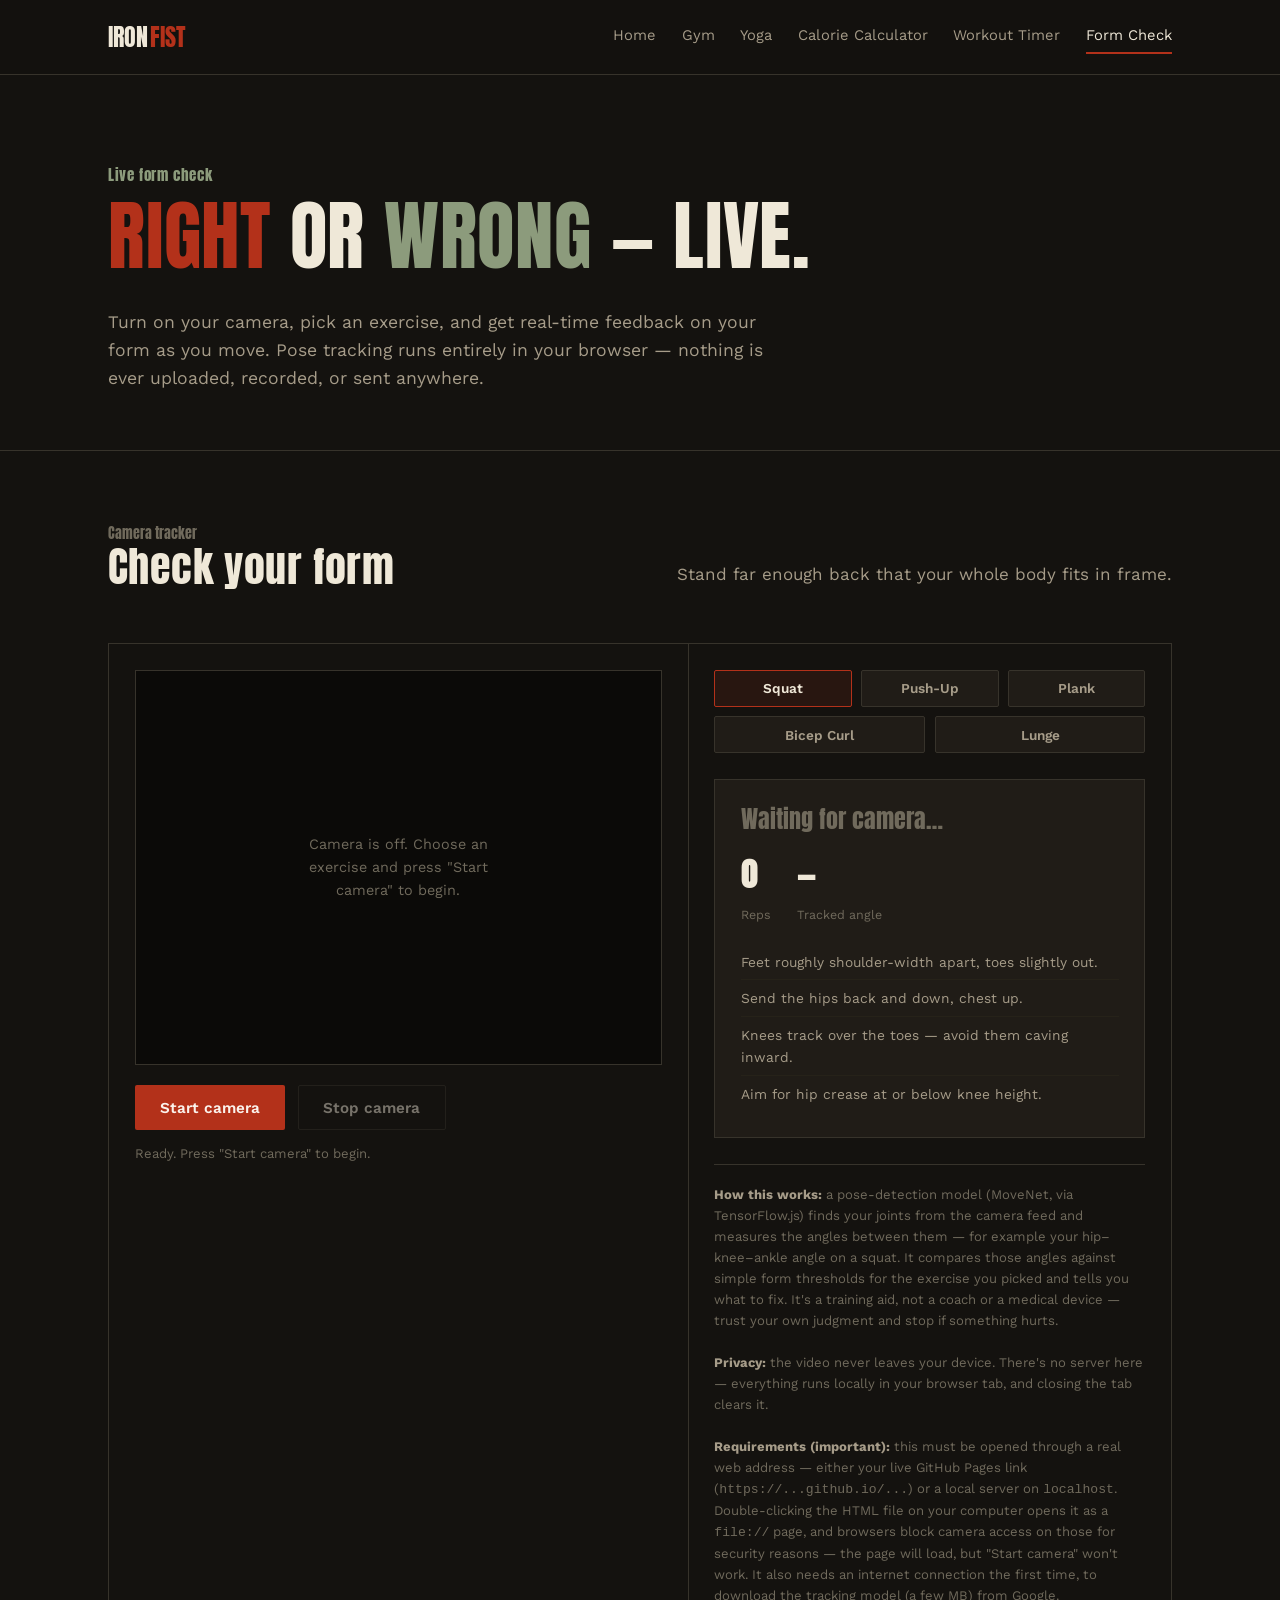
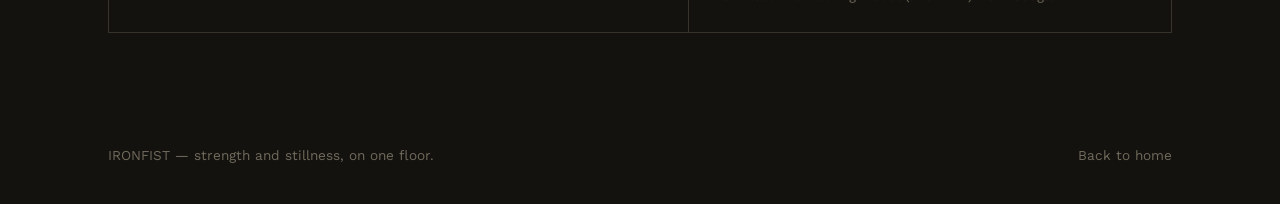
==== form-check.html @ c152fd9f "Add files via upload" ====
<!DOCTYPE html>
<html lang="en">
<head>
<meta charset="UTF-8">
<meta name="viewport" content="width=device-width, initial-scale=1">
<title>Form Check — IRONFIST</title>
<meta name="description" content="Live camera-based form checking for squats, push-ups, planks, bicep curls, and lunges — runs entirely in your browser.">
<link rel="icon" href="data:,">
<link rel="preconnect" href="https://fonts.googleapis.com">
<link rel="preconnect" href="https://fonts.gstatic.com" crossorigin>
<link href="https://fonts.googleapis.com/css2?family=Anton&family=Work+Sans:wght@400;500;600;700&display=swap" rel="stylesheet">
<link rel="stylesheet" href="style.css">
<style>
  /* Scoped to this page only — extends the shared design system for the camera form-checker */
  .fc-banner{
    display:none; background:rgba(179,49,26,0.14); border:1px solid var(--iron);
    color:var(--ink); padding:1rem 1.2rem; margin-bottom:2rem; font-size:0.92rem; line-height:1.5;
  }
  .fc-banner.show{ display:block; }
  .fc-banner b{ color:var(--iron); }

  .fc-grid{
    display:grid; grid-template-columns:1.2fr 1fr; gap:1px;
    background:var(--line); border:1px solid var(--line);
  }
  @media (max-width:860px){ .fc-grid{ grid-template-columns:1fr; } }

  .fc-cam{ background:var(--bg); padding:1.6rem; }
  .fc-stage{
    position:relative; width:100%; aspect-ratio:4/3;
    background:#0b0a08; border:1px solid var(--line); overflow:hidden;
    display:flex; align-items:center; justify-content:center;
  }
  .fc-stage video, .fc-stage canvas{
    position:absolute; top:0; left:0; width:100%; height:100%;
    transform:scaleX(-1); /* mirror for a natural selfie view */
    object-fit:cover;
  }
  .fc-placeholder{
    position:relative; z-index:2; text-align:center; color:var(--ink-faint);
    font-size:0.9rem; max-width:220px; padding:1rem;
  }
  .fc-cam-controls{ display:flex; gap:0.8rem; margin-top:1.2rem; flex-wrap:wrap; }
  .fc-status-line{
    margin-top:0.8rem; font-size:0.82rem; color:var(--ink-faint); min-height:1.4em;
  }

  .fc-panel{ background:var(--bg); padding:1.6rem; display:flex; flex-direction:column; }
  .fc-exercise-select{ display:flex; flex-wrap:wrap; gap:0.6rem; margin-bottom:1.6rem; }
  .fc-ex-btn{
    flex:1 1 calc(33% - 0.6rem); min-width:110px;
    background:var(--panel); border:1px solid var(--line); color:var(--ink-dim);
    padding:0.7em 0.6em; font-family:var(--body); font-size:0.85rem; font-weight:600;
    border-radius:2px; cursor:pointer; text-align:center;
  }
  .fc-ex-btn:hover{ border-color:var(--ink-dim); color:var(--ink); }
  .fc-ex-btn.active{ border-color:var(--iron); color:var(--ink); background:rgba(179,49,26,0.12); }

  .fc-feedback{
    flex:1; background:var(--panel); border:1px solid var(--line);
    padding:1.6rem; display:flex; flex-direction:column; gap:1rem;
  }
  .fc-feedback-msg{
    font-family:var(--display); font-size:1.5rem; line-height:1.15;
    color:var(--ink-faint);
  }
  .fc-feedback-msg.good{ color:var(--sage); }
  .fc-feedback-msg.bad{ color:var(--iron); }
  .fc-feedback-msg.warn{ color:#D8A23B; }

  .fc-metrics{ display:flex; gap:1.6rem; }
  .fc-metric b{ display:block; font-family:var(--display); font-size:2rem; color:var(--ink); }
  .fc-metric span{ font-size:0.78rem; color:var(--ink-faint); }

  .fc-cue-list{ margin:0; padding:0; list-style:none; font-size:0.86rem; color:var(--ink-dim); }
  .fc-cue-list li{ padding:0.5em 0; border-top:1px solid var(--line-soft); }
  .fc-cue-list li:first-child{ border-top:none; }

  .fc-note{
    margin-top:1.6rem; font-size:0.82rem; color:var(--ink-faint);
    border-top:1px solid var(--line); padding-top:1.2rem;
  }
  .fc-note b{ color:var(--ink-dim); }
</style>
</head>
<body>

<header class="site-header">
  <div class="wrap">
    <a class="brand" href="index.html">IRON<span>FIST</span></a>
    <nav class="site-nav" id="site-nav">
      <a href="index.html">Home</a>
      <a href="gym.html">Gym</a>
      <a href="yoga.html">Yoga</a>
      <a href="calculator.html">Calorie Calculator</a>
      <a href="timer.html">Workout Timer</a>
      <a href="form-check.html" aria-current="page">Form Check</a>
    </nav>
    <button class="nav-toggle" id="nav-toggle" aria-label="Toggle menu" aria-expanded="false">☰</button>
  </div>
</header>

<section class="hero" style="padding-bottom:40px;">
  <div class="wrap" style="grid-template-columns:1fr;">
    <div>
      <div class="hero-kicker">Live form check</div>
      <h1 class="hero-split"><span class="a">RIGHT</span> OR <span class="b">WRONG</span> — LIVE.</h1>
      <p class="lede">Turn on your camera, pick an exercise, and get real-time feedback on your form as you move. Pose tracking runs entirely in your browser — nothing is ever uploaded, recorded, or sent anywhere.</p>
    </div>
  </div>
</section>

<section>
  <div class="wrap">
    <div class="fc-banner" id="fc-banner"></div>

    <div class="section-head">
      <div>
        <div class="section-tag">Camera tracker</div>
        <h2>Check your form</h2>
      </div>
      <p>Stand far enough back that your whole body fits in frame.</p>
    </div>

    <div class="fc-grid">
      <div class="fc-cam">
        <div class="fc-stage" id="fc-stage">
          <div class="fc-placeholder" id="fc-placeholder">
            Camera is off. Choose an exercise and press "Start camera" to begin.
          </div>
          <video id="fc-video" playsinline autoplay muted style="display:none;"></video>
          <canvas id="fc-canvas" style="display:none;"></canvas>
        </div>
        <div class="fc-cam-controls">
          <button id="fc-start" class="btn btn-iron" type="button">Start camera</button>
          <button id="fc-stop" class="btn btn-outline" type="button" disabled>Stop camera</button>
        </div>
        <div class="fc-status-line" id="fc-status">Checking requirements…</div>
      </div>

      <div class="fc-panel">
        <div class="fc-exercise-select" id="fc-exercise-select">
          <button class="fc-ex-btn active" data-exercise="squat" type="button">Squat</button>
          <button class="fc-ex-btn" data-exercise="pushup" type="button">Push-Up</button>
          <button class="fc-ex-btn" data-exercise="plank" type="button">Plank</button>
          <button class="fc-ex-btn" data-exercise="curl" type="button">Bicep Curl</button>
          <button class="fc-ex-btn" data-exercise="lunge" type="button">Lunge</button>
        </div>

        <div class="fc-feedback">
          <div class="fc-feedback-msg" id="fc-message">Waiting for camera…</div>
          <div class="fc-metrics">
            <div class="fc-metric">
              <b id="fc-reps">0</b>
              <span id="fc-reps-label">Reps</span>
            </div>
            <div class="fc-metric">
              <b id="fc-angle">—</b>
              <span>Tracked angle</span>
            </div>
          </div>
          <ul class="fc-cue-list" id="fc-cues"></ul>
        </div>

        <div class="fc-note">
          <b>How this works:</b> a pose-detection model (MoveNet, via TensorFlow.js) finds your joints from the camera feed and measures the angles between them — for example your hip–knee–ankle angle on a squat. It compares those angles against simple form thresholds for the exercise you picked and tells you what to fix. It's a training aid, not a coach or a medical device — trust your own judgment and stop if something hurts.
          <br><br>
          <b>Privacy:</b> the video never leaves your device. There's no server here — everything runs locally in your browser tab, and closing the tab clears it.
          <br><br>
          <b>Requirements (important):</b> this must be opened through a real web address — either your live GitHub Pages link (<code>https://...github.io/...</code>) or a local server on <code>localhost</code>. Double-clicking the HTML file on your computer opens it as a <code>file://</code> page, and browsers block camera access on those for security reasons — the page will load, but "Start camera" won't work. It also needs an internet connection the first time, to download the tracking model (a few MB) from Google.
        </div>
      </div>
    </div>
  </div>
</section>

<footer>
  <div class="wrap">
    <div>IRONFIST — strength and stillness, on one floor.</div>
    <div><a href="index.html">Back to home</a></div>
  </div>
</footer>

<script src="script.js"></script>
<script src="vendor/tf.min.js" onerror="window.__fcLibFailed=true"></script>
<script src="vendor/pose-detection.min.js" onerror="window.__fcLibFailed=true"></script>
<script src="form-check.js"></script>
</body>
</html>
---- style.css ----
/* =========================================================
   IRONFIST — design tokens
   Strength (iron/red) meets stillness (sage/breath)
   ========================================================= */
:root{
  --bg:        #14120F;
  --bg-alt:    #1B1814;
  --panel:     #201C17;
  --ink:       #EFE8D8;
  --ink-dim:   #A69C89;
  --ink-faint: #706A5C;
  --iron:      #B3311A;
  --iron-dim:  #7A2515;
  --sage:      #8C9B7C;
  --sage-dim:  #5E6B52;
  --line:      #37332B;
  --line-soft: #262219;

  --display: "Anton", "Arial Narrow", sans-serif;
  --body: "Work Sans", "Segoe UI", sans-serif;

  --max: 1120px;
}

*,*::before,*::after{ box-sizing:border-box; }
html{ scroll-behavior:smooth; }
@media (prefers-reduced-motion: reduce){
  html{ scroll-behavior:auto; }
  *{ animation-duration:0.01ms !important; transition-duration:0.01ms !important; }
}

body{
  margin:0;
  background:var(--bg);
  color:var(--ink);
  font-family:var(--body);
  font-size:17px;
  line-height:1.6;
  -webkit-font-smoothing:antialiased;
}

img{ max-width:100%; display:block; }

a{ color:inherit; text-decoration:none; }

.wrap{
  max-width:var(--max);
  margin:0 auto;
  padding:0 28px;
}

h1,h2,h3{
  font-family:var(--display);
  font-weight:400;
  letter-spacing:0.01em;
  margin:0 0 0.4em;
  line-height:1.05;
}

h1{ font-size:clamp(2.6rem, 6vw, 5rem); }
h2{ font-size:clamp(1.8rem, 3.4vw, 2.6rem); }
h3{ font-size:1.3rem; }

p{ margin:0 0 1em; max-width:62ch; color:var(--ink-dim); }

:focus-visible{
  outline:2px solid var(--sage);
  outline-offset:3px;
}

/* ---------- header / nav ---------- */
.site-header{
  position:sticky; top:0; z-index:50;
  background:rgba(20,18,15,0.92);
  backdrop-filter:blur(6px);
  border-bottom:1px solid var(--line);
}
.site-header .wrap{
  display:flex; align-items:center; justify-content:space-between;
  height:74px;
}
.brand{
  font-family:var(--display);
  font-size:1.5rem;
  display:flex; align-items:baseline; gap:2px;
}
.brand span{ color:var(--iron); }

.site-nav{ display:flex; gap:1.6rem; flex-wrap:wrap; }
.site-nav a{
  color:var(--ink-dim);
  font-size:0.92rem;
  padding:0.3em 0;
  border-bottom:2px solid transparent;
  transition:color .15s ease, border-color .15s ease;
  white-space:nowrap;
}
.site-nav a:hover,
.site-nav a[aria-current="page"]{
  color:var(--ink);
  border-color:var(--iron);
}

.nav-toggle{
  display:none;
  background:none; border:1px solid var(--line);
  color:var(--ink); width:42px; height:42px; border-radius:4px;
  font-size:1.2rem; cursor:pointer;
}

@media (max-width:900px){
  .nav-toggle{ display:block; }
  .site-nav{
    position:absolute; top:74px; left:0; right:0;
    background:var(--bg-alt);
    flex-direction:column; gap:0;
    border-bottom:1px solid var(--line);
    display:none;
  }
  .site-nav.open{ display:flex; }
  .site-nav a{
    padding:1rem 28px; border-bottom:1px solid var(--line-soft);
  }
}

/* ---------- hero ---------- */
.hero{
  padding:88px 0 64px;
  border-bottom:1px solid var(--line);
  position:relative;
  overflow:hidden;
}
.hero .wrap{
  display:grid;
  grid-template-columns:1.3fr 1fr;
  gap:48px;
  align-items:end;
}
.hero-kicker{
  color:var(--sage);
  font-family:var(--display);
  font-size:0.95rem;
  letter-spacing:0.04em;
  margin-bottom:0.6em;
}
.hero-split{ font-family:var(--display); }
.hero-split .a{ color:var(--iron); }
.hero-split .b{ color:var(--sage); }
.hero-rule{
  border:none; border-top:1px solid var(--line);
  margin:0 0 1.4em;
}
.hero-stats{
  display:flex; gap:2.2rem;
  border-top:1px solid var(--line);
  padding-top:1.2rem;
  flex-wrap:wrap;
}
.hero-stats div{ font-family:var(--display); font-size:1.8rem; color:var(--ink); }
.hero-stats small{ display:block; font-family:var(--body); font-size:0.78rem; color:var(--ink-faint); margin-top:2px; }

@media (max-width:760px){
  .hero .wrap{ grid-template-columns:1fr; }
}

/* ---------- buttons ---------- */
.btn{
  display:inline-flex; align-items:center; gap:0.5em;
  padding:0.85em 1.6em;
  font-family:var(--body); font-weight:600; font-size:0.95rem;
  border-radius:2px;
  border:1px solid transparent;
  cursor:pointer;
  transition:transform .12s ease, background .15s ease, border-color .15s ease;
}
.btn:active{ transform:translateY(1px); }
.btn:disabled{ opacity:0.45; cursor:not-allowed; }
.btn-iron{ background:var(--iron); color:#FBF2EC; }
.btn-iron:hover:not(:disabled){ background:#c93c22; }
.btn-sage{ background:var(--sage); color:#15170F; }
.btn-sage:hover:not(:disabled){ background:#9bab8a; }
.btn-outline{ background:transparent; color:var(--ink); border-color:var(--line); }
.btn-outline:hover:not(:disabled){ border-color:var(--ink-dim); }

/* ---------- sections ---------- */
section{ padding:72px 0; border-bottom:1px solid var(--line); }
section:last-of-type{ border-bottom:none; }
.section-head{
  display:flex; justify-content:space-between; align-items:flex-end;
  gap:24px; margin-bottom:2.4rem; flex-wrap:wrap;
}
.section-tag{
  font-family:var(--display);
  font-size:0.85rem;
  color:var(--ink-faint);
}

/* ---------- two-track (gym / yoga) ---------- */
.track-grid{
  display:grid; grid-template-columns:1fr 1fr; gap:1px;
  background:var(--line);
  border:1px solid var(--line);
}
.track{
  background:var(--bg);
  padding:2.4rem;
}
.track.iron h3{ color:var(--iron); }
.track.sage h3{ color:var(--sage); }
.track ul{ margin:1.2em 0 0; padding:0; list-style:none; }
.track li{
  padding:0.6em 0;
  border-top:1px solid var(--line-soft);
  color:var(--ink-dim);
  display:flex; justify-content:space-between; gap:1em;
}
.track li:first-child{ border-top:none; }
.track li b{ color:var(--ink); font-weight:600; }

@media (max-width:760px){
  .track-grid{ grid-template-columns:1fr; }
}

/* ---------- schedule / day table ---------- */
.day-list{ display:flex; flex-direction:column; }
.day-row{
  display:grid; grid-template-columns:90px 1fr 110px;
  gap:1rem; align-items:baseline;
  padding:1.1rem 0; border-top:1px solid var(--line-soft);
}
.day-row:first-child{ border-top:1px solid var(--line); }
.day-row .day{ font-family:var(--display); color:var(--ink-faint); }
.day-row .focus{ color:var(--ink); font-weight:600; }
.day-row .tag{ color:var(--ink-faint); font-size:0.85rem; text-align:right; }

/* ---------- pose / card grid ---------- */
.card-grid{
  display:grid; grid-template-columns:repeat(auto-fill, minmax(230px,1fr));
  gap:1px; background:var(--line); border:1px solid var(--line);
}
.card{ background:var(--bg); padding:1.8rem; }
.card h3{ font-size:1.05rem; margin-bottom:0.3em; }
.card .meta{ font-size:0.82rem; color:var(--sage); margin-bottom:0.6em; display:block; }
.card p{ font-size:0.92rem; margin-bottom:0; }

/* ---------- flow sequence (numbered — real sequence) ---------- */
.flow{ counter-reset:flow; }
.flow-step{
  display:grid; grid-template-columns:52px 1fr; gap:1.2rem;
  padding:1.4rem 0; border-top:1px solid var(--line-soft);
}
.flow-step:first-child{ border-top:1px solid var(--line); }
.flow-step::before{
  counter-increment:flow;
  content:counter(flow, decimal-leading-zero);
  font-family:var(--display);
  color:var(--sage);
  font-size:1.4rem;
}
.flow-step h3{ margin-bottom:0.2em; font-size:1.1rem; }
.flow-step p{ margin-bottom:0; }

/* ---------- calculator ---------- */
.calc-grid{
  display:grid; grid-template-columns:1fr 1fr; gap:2.4rem;
}
@media (max-width:760px){ .calc-grid{ grid-template-columns:1fr; } }

.field{ margin-bottom:1.2rem; }
.field label{
  display:block; font-size:0.85rem; color:var(--ink-dim); margin-bottom:0.4em;
}
.field input, .field select{
  width:100%; background:var(--panel); border:1px solid var(--line);
  color:var(--ink); padding:0.75em 0.9em; border-radius:2px;
  font-family:var(--body); font-size:0.95rem;
}
.field input:focus, .field select:focus{ border-color:var(--sage); }
.radio-row{ display:flex; gap:0.8rem; }
.radio-row label{
  flex:1; text-align:center; border:1px solid var(--line); padding:0.7em;
  border-radius:2px; cursor:pointer; color:var(--ink-dim); font-size:0.9rem;
}
.radio-row input{ display:none; }
.radio-row input:checked + span{ color:var(--ink); }
.radio-row label:has(input:checked){ border-color:var(--iron); background:rgba(179,49,26,0.12); }

.result-panel{
  background:var(--panel); border:1px solid var(--line); padding:2rem;
}
.result-num{ font-family:var(--display); font-size:3.4rem; color:var(--iron); line-height:1; }
.result-sub{ color:var(--ink-faint); font-size:0.85rem; margin-top:0.3em; }
.result-row{
  display:flex; justify-content:space-between; padding:0.7em 0;
  border-top:1px solid var(--line-soft); font-size:0.92rem;
}
.result-row:first-of-type{ border-top:1px solid var(--line); margin-top:1rem; }
.result-row b{ color:var(--ink); }

/* ---------- food log ---------- */
.log-add{ display:grid; grid-template-columns:2fr 1fr 1fr auto; gap:0.8rem; margin-bottom:1.4rem; }
@media (max-width:640px){ .log-add{ grid-template-columns:1fr 1fr; } }
.log-table{ width:100%; border-collapse:collapse; }
.log-table th{
  text-align:left; font-family:var(--display); font-weight:400;
  color:var(--ink-faint); font-size:0.85rem; padding:0.6em 0.4em;
  border-bottom:1px solid var(--line);
}
.log-table td{ padding:0.7em 0.4em; border-bottom:1px solid var(--line-soft); font-size:0.92rem; }
.log-table td.num{ text-align:right; font-variant-numeric:tabular-nums; }
.log-empty{ color:var(--ink-faint); font-size:0.9rem; padding:1.4rem 0; text-align:center; }
.log-remove{ background:none; border:none; color:var(--ink-faint); cursor:pointer; font-size:1rem; }
.log-remove:hover{ color:var(--iron); }
.log-total{
  display:flex; justify-content:space-between; padding:1rem 0.4em 0;
  font-family:var(--display); font-size:1.3rem; margin-top:0.4rem; border-top:1px solid var(--line);
}
.log-total span:last-child{ color:var(--sage); }

/* ---------- footer ---------- */
footer{ padding:40px 0; }
footer .wrap{
  display:flex; justify-content:space-between; flex-wrap:wrap; gap:1rem;
  color:var(--ink-faint); font-size:0.85rem;
}

/* ---------- misc ---------- */
.lede{ font-size:1.1rem; max-width:60ch; }
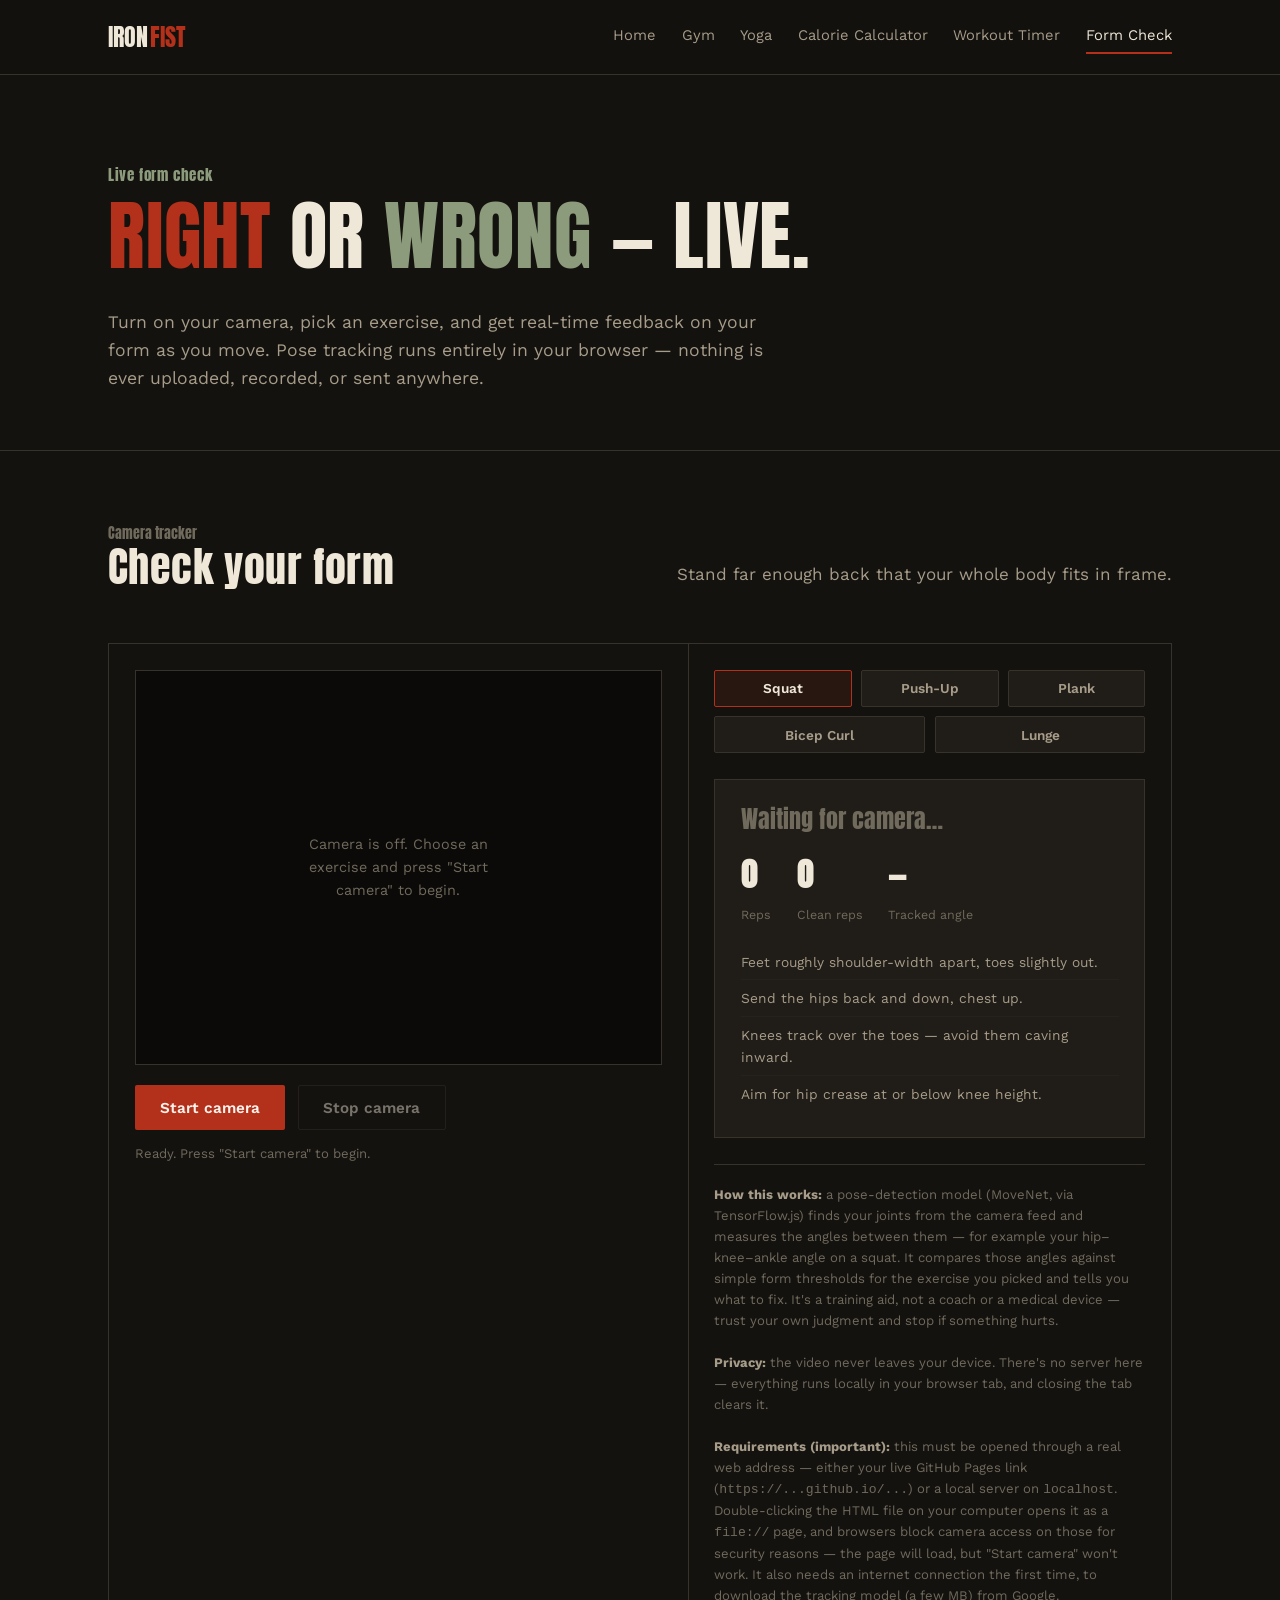
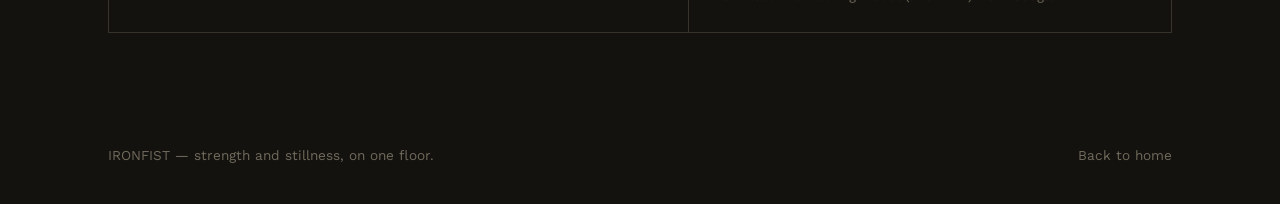
==== commit c90358f4: "Add files via upload" ====
--- a/form-check.html
+++ b/form-check.html
@@ -154,6 +154,10 @@
               <b id="fc-reps">0</b>
               <span id="fc-reps-label">Reps</span>
             </div>
+            <div class="fc-metric" id="fc-clean-wrap">
+              <b id="fc-clean">0</b>
+              <span>Clean reps</span>
+            </div>
             <div class="fc-metric">
               <b id="fc-angle">—</b>
               <span>Tracked angle</span>
@@ -182,8 +186,9 @@
 </footer>
 
 <script src="script.js"></script>
-<script src="vendor/tf.min.js" onerror="window.__fcLibFailed=true"></script>
-<script src="vendor/pose-detection.min.js" onerror="window.__fcLibFailed=true"></script>
+<script src="tf.min.js"></script>
+<script src="pose-detection.min.js"></script>
+<script src="form-logic.js"></script>
 <script src="form-check.js"></script>
 </body>
 </html>
